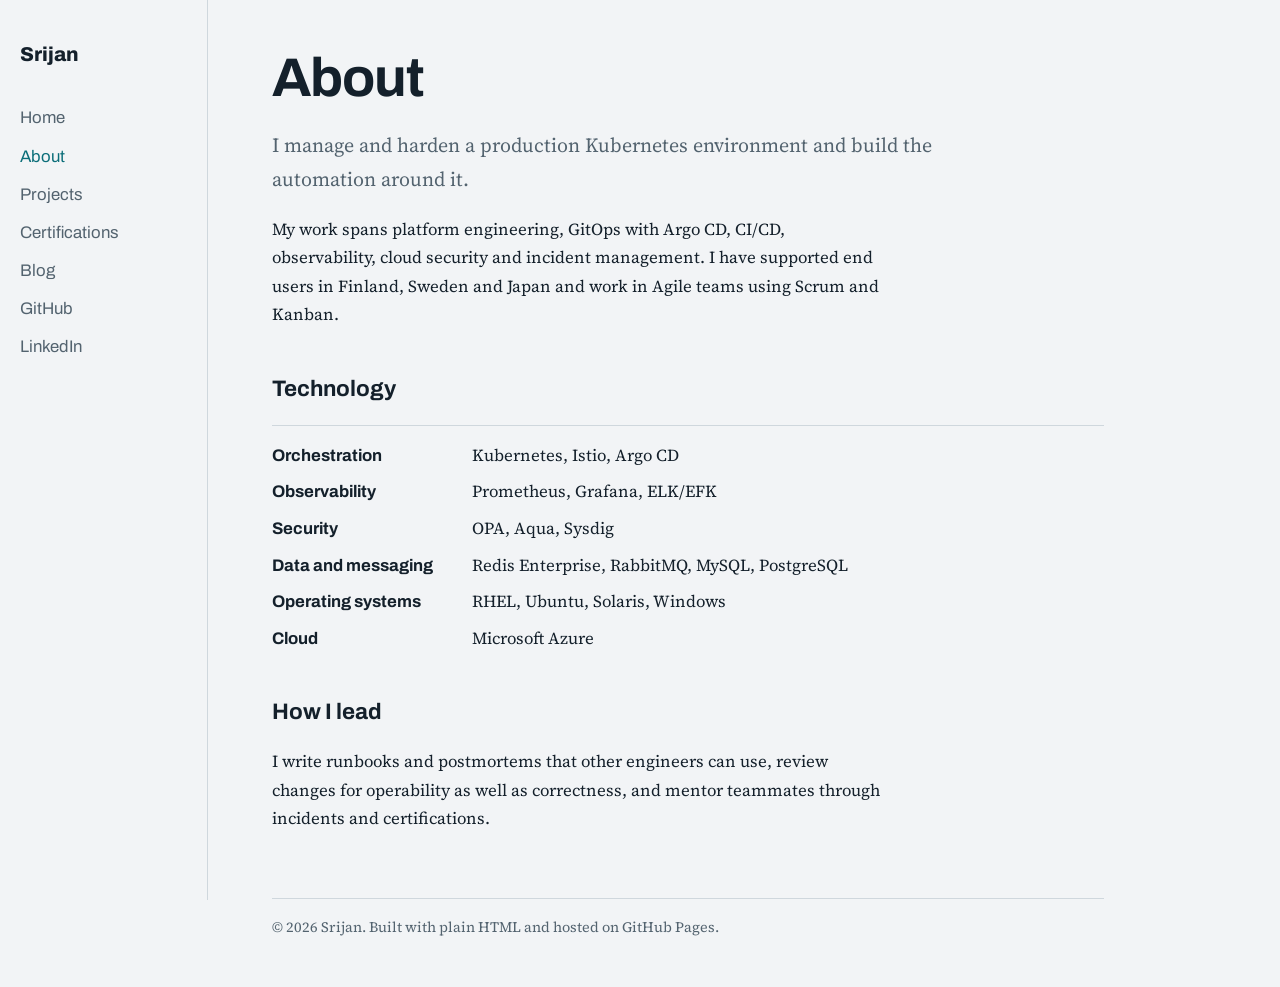
==== about.html @ 69134b44 "srijan-site" ====
<!DOCTYPE html>
<html lang="en"><head><meta charset="UTF-8"><meta name="viewport" content="width=device-width, initial-scale=1">
<title>About | Srijan</title><meta name="description" content="Srijan: platform engineer focused on Kubernetes, GitOps, DevSecOps and observability.">
<link rel="preconnect" href="https://fonts.googleapis.com"><link rel="preconnect" href="https://fonts.gstatic.com" crossorigin>
<link href="https://fonts.googleapis.com/css2?family=Archivo:wght@500;700;800&family=Source+Serif+4:wght@400;600&display=swap" rel="stylesheet">
<link rel="stylesheet" href="css/style.css"></head><body>
<nav aria-label="Main"><a class="name" href="index.html">Srijan</a>
<a href="index.html">Home</a><a href="about.html" aria-current="page">About</a><a href="projects.html">Projects</a><a href="certifications.html">Certifications</a><a href="blog/kubernetes-production-upgrade.html">Blog</a>
<a href="https://github.com/srijanb40">GitHub</a><a href="https://www.linkedin.com/in/YOUR-PROFILE">LinkedIn</a></nav><main>
<h1>About</h1>
<p class="lead">I manage and harden a production Kubernetes environment and build the automation around it.</p>
<p>My work spans platform engineering, GitOps with Argo CD, CI/CD, observability, cloud security and incident management. I have supported end users in Finland, Sweden and Japan and work in Agile teams using Scrum and Kanban.</p>
<h2>Technology</h2>
<dl>
<dt>Orchestration</dt><dd>Kubernetes, Istio, Argo CD</dd>
<dt>Observability</dt><dd>Prometheus, Grafana, ELK/EFK</dd>
<dt>Security</dt><dd>OPA, Aqua, Sysdig</dd>
<dt>Data and messaging</dt><dd>Redis Enterprise, RabbitMQ, MySQL, PostgreSQL</dd>
<dt>Operating systems</dt><dd>RHEL, Ubuntu, Solaris, Windows</dd>
<dt>Cloud</dt><dd>Microsoft Azure</dd>
</dl>
<h2>How I lead</h2>
<p>I write runbooks and postmortems that other engineers can use, review changes for operability as well as correctness, and mentor teammates through incidents and certifications.</p>
<footer>© 2026 Srijan. Built with plain HTML and hosted on GitHub Pages.</footer></main></body></html>
---- css/style.css ----
:root{--bg:#f2f4f6;--ink:#14202b;--mute:#53636f;--line:#cfd7dd;--accent:#0b6e79;--panel:#fff}
@media (prefers-color-scheme:dark){:root{--bg:#10181f;--ink:#e6edf2;--mute:#9aabb8;--line:#2a3944;--accent:#4fc3cf;--panel:#17222b}}
*{box-sizing:border-box}
html{scroll-padding-top:1rem}
body{margin:0;background:var(--bg);color:var(--ink);font:1.05rem/1.7 "Source Serif 4",Georgia,serif;display:grid;grid-template-columns:13rem minmax(0,1fr);min-height:100vh}
h1,h2,h3,nav,.meta{font-family:"Archivo","Helvetica Neue",Arial,sans-serif}
nav{position:sticky;top:0;align-self:start;height:100vh;padding:2rem 1.25rem;border-right:1px solid var(--line)}
nav .name{font-weight:800;font-size:1.25rem;display:block;margin-bottom:1.5rem;color:var(--ink);text-decoration:none}
nav a{display:block;padding:.3rem 0;color:var(--mute);text-decoration:none}
nav a:hover,nav a[aria-current]{color:var(--accent)}
nav a:focus-visible,a:focus-visible{outline:2px solid var(--accent);outline-offset:2px}
main{padding:3rem clamp(1.25rem,5vw,4rem);max-width:60rem}
h1{font-size:clamp(2rem,5vw,3.4rem);line-height:1.1;margin:0 0 1rem;letter-spacing:-.02em}
h2{font-size:1.4rem;margin:2.5rem 0 .75rem}
h3{font-size:1.1rem;margin:0 0 .25rem}
p,li{max-width:68ch}
a{color:var(--accent)}
.lead{font-size:1.25rem;color:var(--mute)}
dl{display:grid;grid-template-columns:11rem 1fr;gap:.5rem 1.5rem;border-top:1px solid var(--line);padding-top:1rem}
dt{font-family:"Archivo",sans-serif;font-weight:700}dd{margin:0}
.item{padding:1rem 0;border-top:1px solid var(--line)}
.item p{margin:.2rem 0}
.meta{color:var(--mute);font-size:.9rem}
.tags span{display:inline-block;margin:.15rem .4rem .15rem 0;padding:.05rem .5rem;border:1px solid var(--line);border-radius:3px;font:.85rem "Archivo",sans-serif}
pre{background:var(--panel);border:1px solid var(--line);padding:1rem;overflow-x:auto;font-size:.9rem}
code{font-family:ui-monospace,Menlo,Consolas,monospace}
footer{margin-top:4rem;padding-top:1rem;border-top:1px solid var(--line);color:var(--mute);font-size:.9rem}
@media (max-width:720px){body{display:block}nav{position:static;height:auto;border:0;border-bottom:1px solid var(--line);display:flex;flex-wrap:wrap;gap:.25rem 1rem;padding:1rem}nav .name{width:100%;margin:0}dl{grid-template-columns:1fr}}
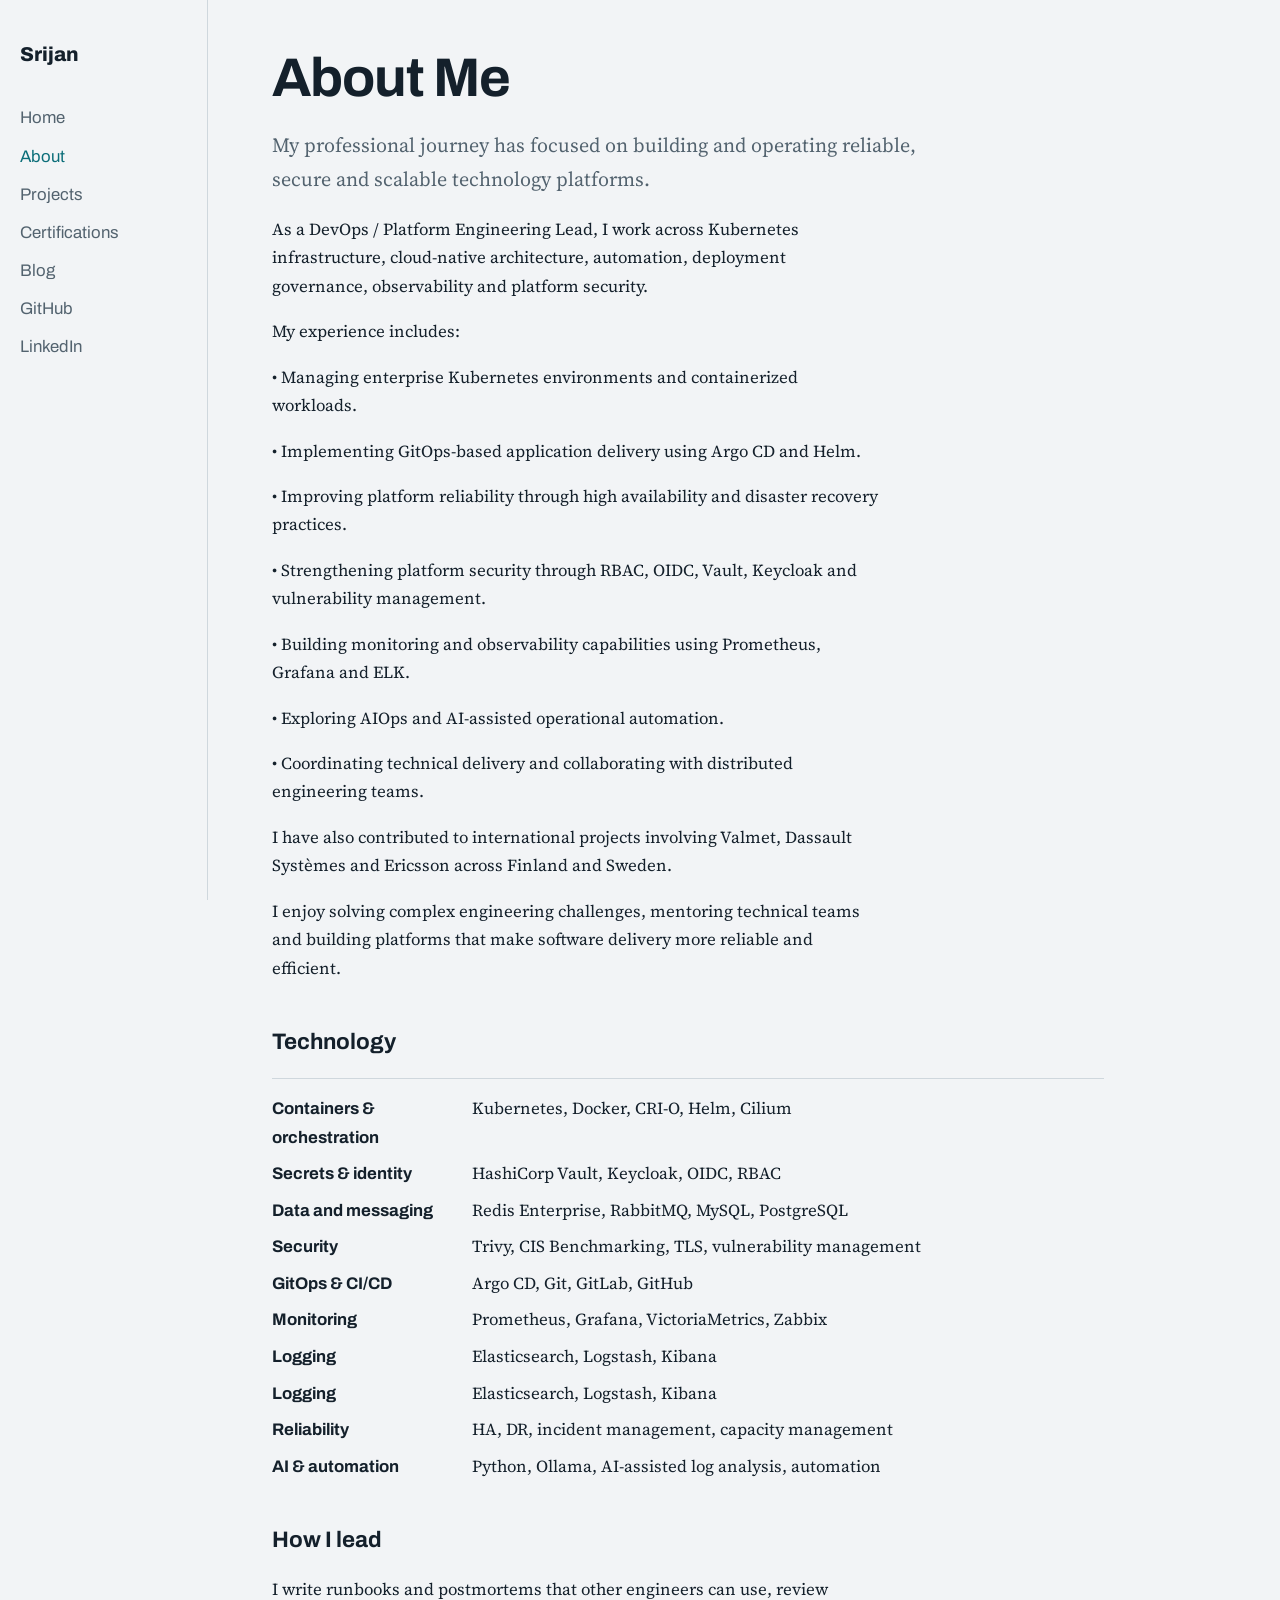
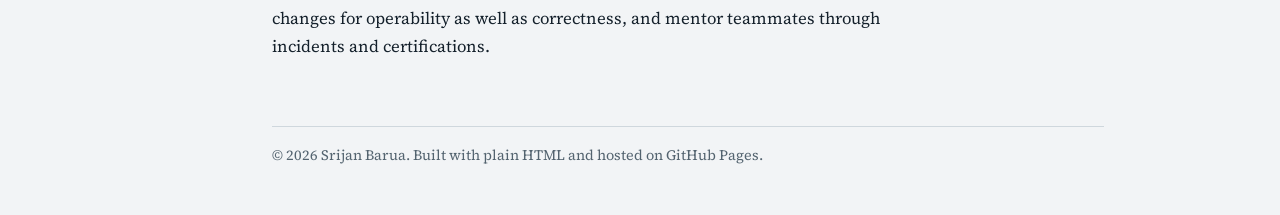
==== commit 4053aab8: "index.html" ====
--- a/about.html
+++ b/about.html
@@ -7,18 +7,34 @@
 <nav aria-label="Main"><a class="name" href="index.html">Srijan</a>
 <a href="index.html">Home</a><a href="about.html" aria-current="page">About</a><a href="projects.html">Projects</a><a href="certifications.html">Certifications</a><a href="blog/kubernetes-production-upgrade.html">Blog</a>
 <a href="https://github.com/srijanb40">GitHub</a><a href="https://www.linkedin.com/in/YOUR-PROFILE">LinkedIn</a></nav><main>
-<h1>About</h1>
-<p class="lead">I manage and harden a production Kubernetes environment and build the automation around it.</p>
-<p>My work spans platform engineering, GitOps with Argo CD, CI/CD, observability, cloud security and incident management. I have supported end users in Finland, Sweden and Japan and work in Agile teams using Scrum and Kanban.</p>
+<h1>About Me</h1>
+<p class="lead">My professional journey has focused on building and operating reliable, secure and scalable technology platforms.</p>
+<p>As a DevOps / Platform Engineering Lead, I work across Kubernetes infrastructure, cloud-native architecture, automation, deployment governance, observability and platform security.</p>
+<p>My experience includes:</p>
+<p>&bull; Managing enterprise Kubernetes environments and containerized workloads.</p>
+<p>&bull; Implementing GitOps-based application delivery using Argo CD and Helm.</p>
+<p>&bull; Improving platform reliability through high availability and disaster recovery practices.</p>
+<p>&bull; Strengthening platform security through RBAC, OIDC, Vault, Keycloak and vulnerability management.</p>
+<p>&bull; Building monitoring and observability capabilities using Prometheus, Grafana and ELK.</p>
+<p>&bull; Exploring AIOps and AI-assisted operational automation.</p>
+<p>&bull; Coordinating technical delivery and collaborating with distributed engineering teams.</p>
+
+<p>I have also contributed to international projects involving Valmet, Dassault Systèmes and Ericsson across Finland and Sweden.</p>
+
+<p>I enjoy solving complex engineering challenges, mentoring technical teams and building platforms that make software delivery more reliable and efficient.</p>
 <h2>Technology</h2>
 <dl>
-<dt>Orchestration</dt><dd>Kubernetes, Istio, Argo CD</dd>
-<dt>Observability</dt><dd>Prometheus, Grafana, ELK/EFK</dd>
-<dt>Security</dt><dd>OPA, Aqua, Sysdig</dd>
+<dt>Containers & orchestration</dt><dd>Kubernetes, Docker, CRI-O, Helm, Cilium</dd>
+<dt>Secrets & identity</dt><dd>HashiCorp Vault, Keycloak, OIDC, RBAC</dd>
 <dt>Data and messaging</dt><dd>Redis Enterprise, RabbitMQ, MySQL, PostgreSQL</dd>
-<dt>Operating systems</dt><dd>RHEL, Ubuntu, Solaris, Windows</dd>
-<dt>Cloud</dt><dd>Microsoft Azure</dd>
+<dt>Security</dt><dd>Trivy, CIS Benchmarking, TLS, vulnerability management</dd>
+<dt>GitOps & CI/CD</dt><dd>Argo CD, Git, GitLab, GitHub</dd>
+<dt>Monitoring</dt><dd>Prometheus, Grafana, VictoriaMetrics, Zabbix</dd>
+<dt>Logging</dt><dd>Elasticsearch, Logstash, Kibana</dd>
+<dt>Logging</dt><dd>Elasticsearch, Logstash, Kibana</dd>
+<dt>Reliability</dt><dd>HA, DR, incident management, capacity management</dd>
+<dt>AI & automation</dt><dd>Python, Ollama, AI-assisted log analysis, automation</dd>
 </dl>
 <h2>How I lead</h2>
 <p>I write runbooks and postmortems that other engineers can use, review changes for operability as well as correctness, and mentor teammates through incidents and certifications.</p>
-<footer>© 2026 Srijan. Built with plain HTML and hosted on GitHub Pages.</footer></main></body></html>
+<footer>© 2026 Srijan Barua. Built with plain HTML and hosted on GitHub Pages.</footer></main></body></html>
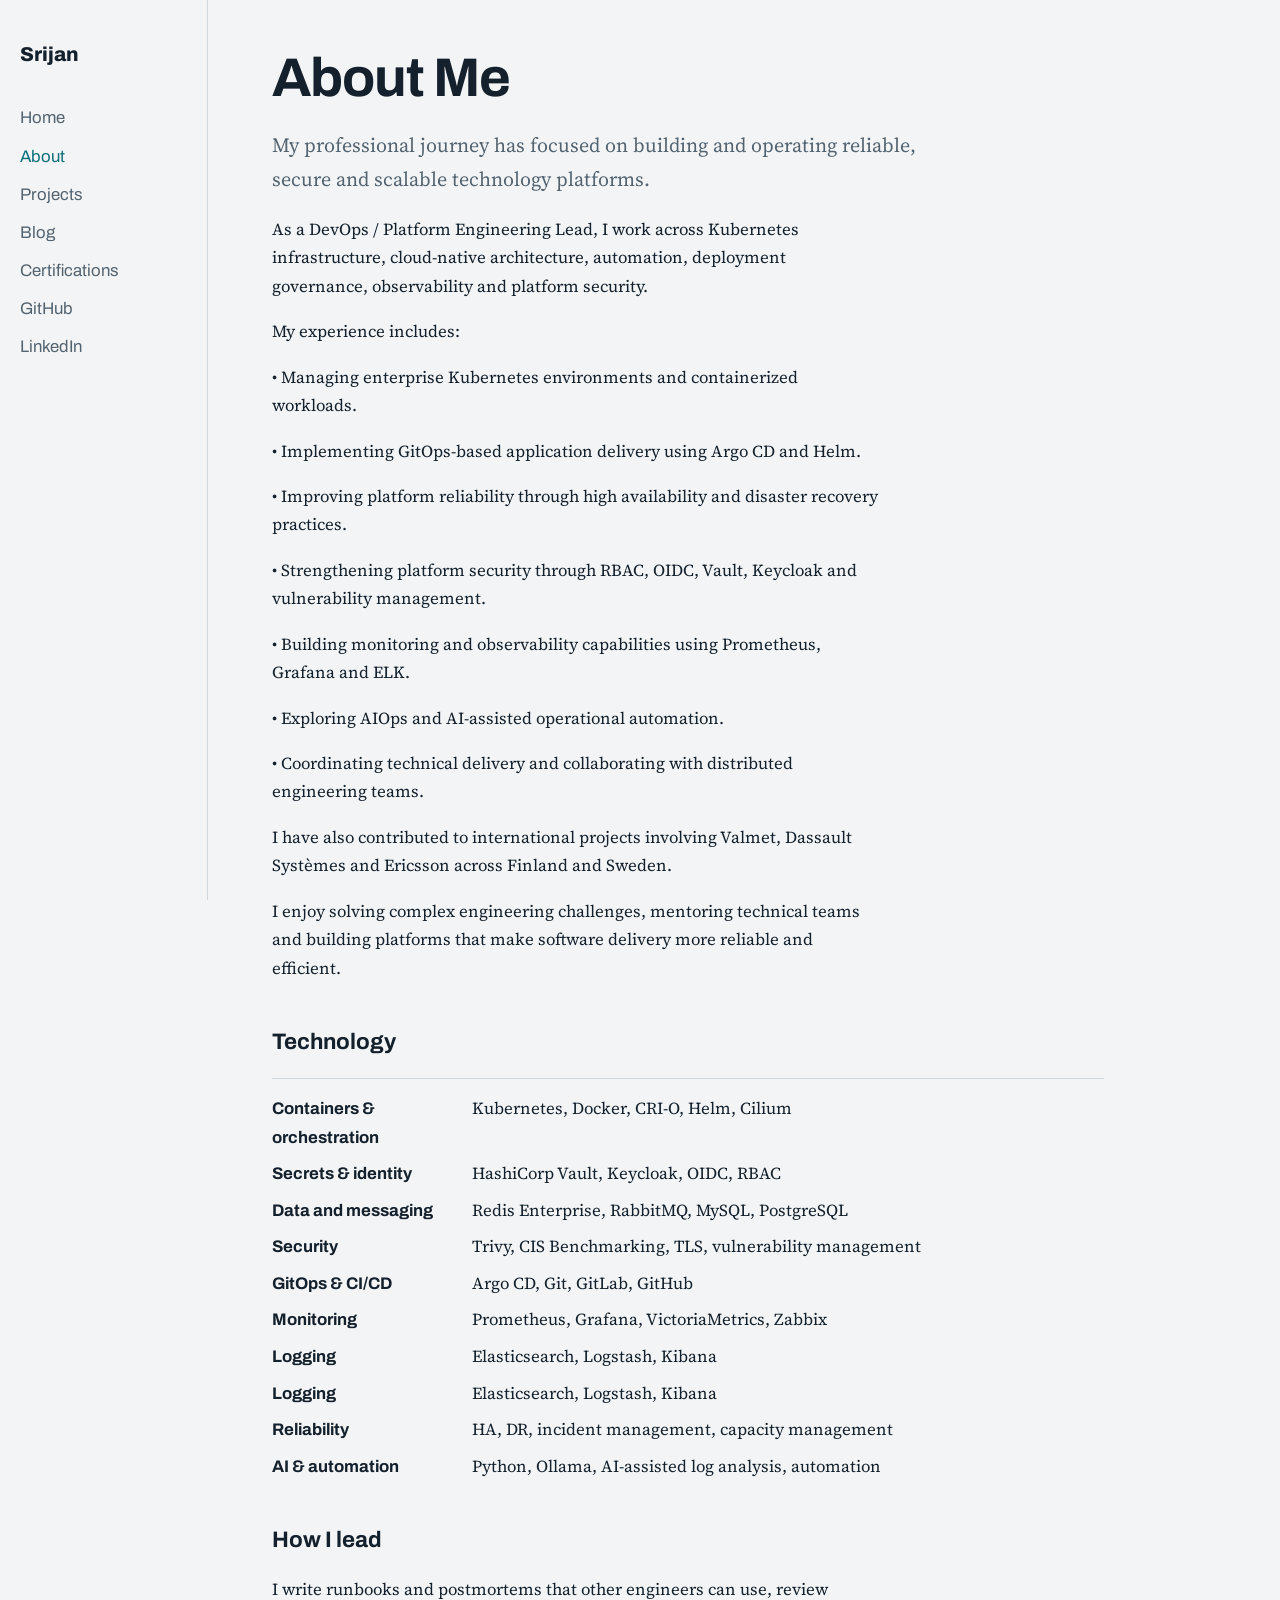
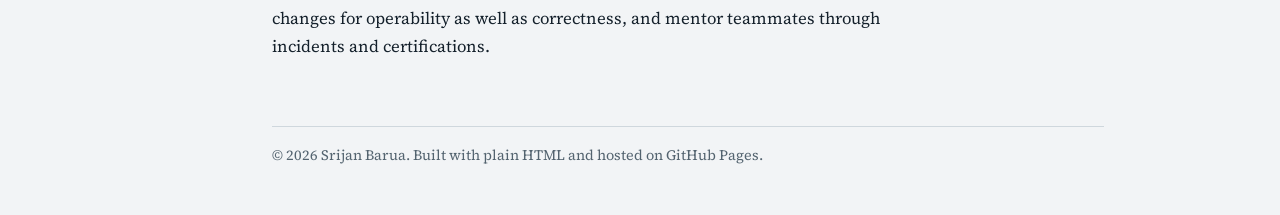
==== commit 22251773: "Add portfolio blog navigation and article pages" ====
--- a/about.html
+++ b/about.html
@@ -5,8 +5,8 @@
 <link href="https://fonts.googleapis.com/css2?family=Archivo:wght@500;700;800&family=Source+Serif+4:wght@400;600&display=swap" rel="stylesheet">
 <link rel="stylesheet" href="css/style.css"></head><body>
 <nav aria-label="Main"><a class="name" href="index.html">Srijan</a>
-<a href="index.html">Home</a><a href="about.html" aria-current="page">About</a><a href="projects.html">Projects</a><a href="certifications.html">Certifications</a><a href="blog/kubernetes-production-upgrade.html">Blog</a>
-<a href="https://github.com/srijanb40">GitHub</a><a href="https://www.linkedin.com/in/YOUR-PROFILE">LinkedIn</a></nav><main>
+<a href="index.html">Home</a><a href="about.html" aria-current="page">About</a><a href="projects.html">Projects</a><a href="blog/index.html">Blog</a><a href="certifications.html">Certifications</a>
+<a href="https://github.com/srijanb40">GitHub</a><a href="https://www.linkedin.com/in/srijanbarua/">LinkedIn</a></nav><main>
 <h1>About Me</h1>
 <p class="lead">My professional journey has focused on building and operating reliable, secure and scalable technology platforms.</p>
 <p>As a DevOps / Platform Engineering Lead, I work across Kubernetes infrastructure, cloud-native architecture, automation, deployment governance, observability and platform security.</p>
--- a/css/style.css
+++ b/css/style.css
@@ -26,3 +26,24 @@
 code{font-family:ui-monospace,Menlo,Consolas,monospace}
 footer{margin-top:4rem;padding-top:1rem;border-top:1px solid var(--line);color:var(--mute);font-size:.9rem}
 @media (max-width:720px){body{display:block}nav{position:static;height:auto;border:0;border-bottom:1px solid var(--line);display:flex;flex-wrap:wrap;gap:.25rem 1rem;padding:1rem}nav .name{width:100%;margin:0}dl{grid-template-columns:1fr}}
+
+
+/* Blog additions — uses the existing portfolio theme variables and typography */
+.blog-intro{margin-bottom:2.5rem}
+.blog-list{display:grid;gap:0}
+.blog-card{padding:1.25rem 0;border-top:1px solid var(--line)}
+.blog-card h2{margin:.35rem 0 .5rem;font-size:1.35rem}
+.blog-card .blog-meta{font-family:"Archivo",sans-serif;font-size:.85rem;color:var(--mute)}
+.blog-card .blog-excerpt{margin:.4rem 0 .75rem}
+.blog-card .blog-tags{display:flex;flex-wrap:wrap;gap:.35rem}
+.blog-card .blog-tags span{display:inline-block;border:1px solid var(--line);border-radius:3px;padding:.1rem .5rem;font:.8rem "Archivo",sans-serif;color:var(--mute)}
+.blog-card a.read-link{font-family:"Archivo",sans-serif;font-weight:600}
+.article-header{padding-bottom:1rem;border-bottom:1px solid var(--line);margin-bottom:2rem}
+.article-header .meta{margin:.25rem 0}
+.article-content h2{margin-top:2rem}
+.article-content h3{margin-top:1.25rem}
+.article-content blockquote{border-left:3px solid var(--accent);margin:1.5rem 0;padding:.25rem 1rem;color:var(--mute)}
+.article-nav{display:flex;flex-wrap:wrap;justify-content:space-between;gap:1rem;border-top:1px solid var(--line);padding-top:1rem;margin-top:2.5rem}
+.status-note{border:1px solid var(--line);padding:.75rem 1rem;color:var(--mute);font-size:.9rem}
+.home-blog-preview{margin:2rem 0;padding:1.5rem 0;border-top:1px solid var(--line);border-bottom:1px solid var(--line)}
+@media(max-width:720px){.article-nav{display:block}.article-nav a{display:block;margin:.5rem 0}}
